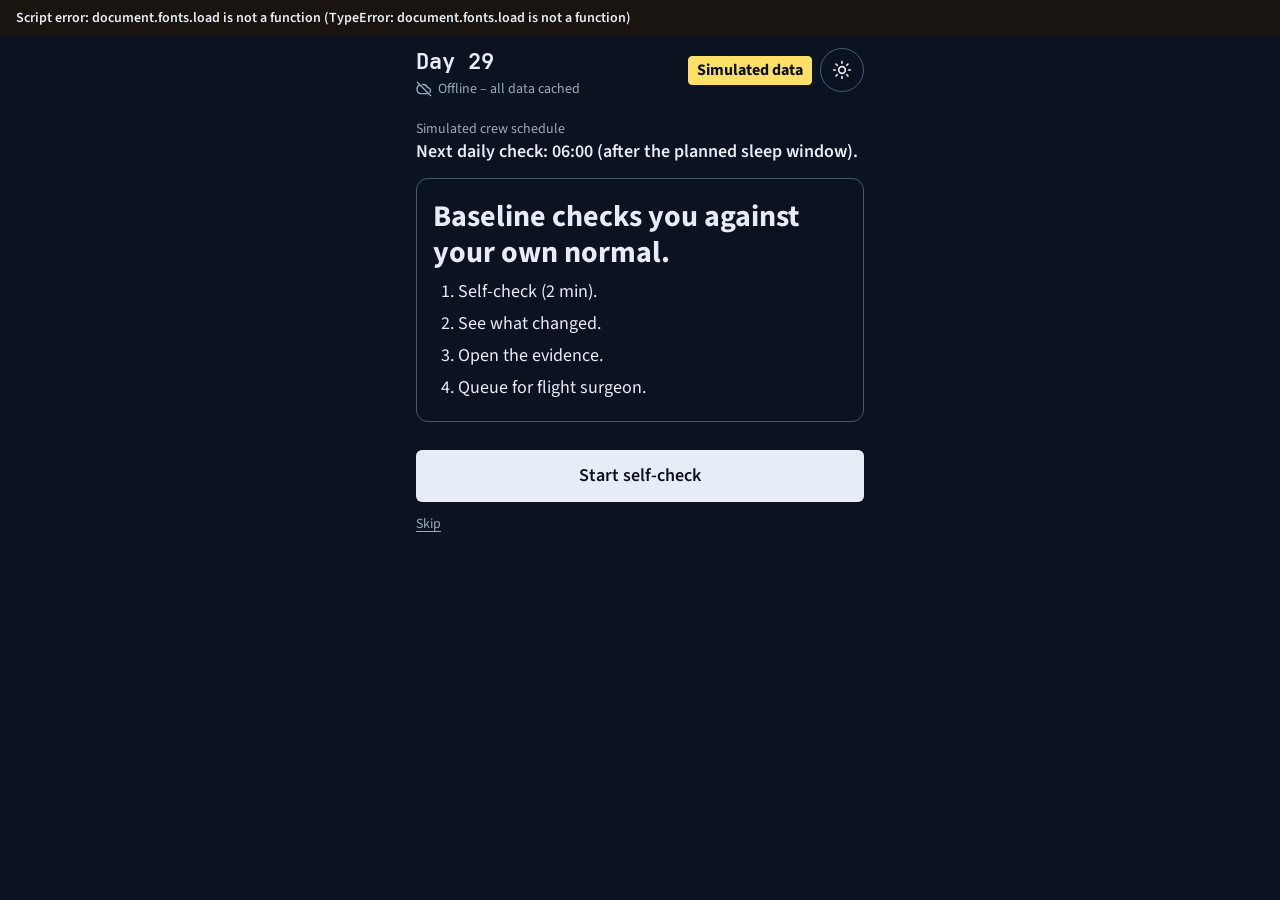
==== web/index.html @ 89fa12ad "Flight surgeon view: crew of three on one screen, from the existing rules" ====
<!doctype html>
<html lang="en">
<head>
<meta charset="utf-8">
<meta name="viewport" content="width=device-width, initial-scale=1, viewport-fit=cover">
<meta http-equiv="Content-Security-Policy" content="default-src 'self'; style-src 'self' 'unsafe-inline'; img-src 'self' data:">
<title>Baseline daily check</title>
<link rel="icon" href="data:,">
<link rel="preload" href="fonts/source-sans-3-latin-wght-normal.woff2?v=fe93b8f82d" as="font" type="font/woff2" crossorigin>
<link rel="preload" href="fonts/jb-mono-regular.woff2?v=366a644383" as="font" type="font/woff2" crossorigin>
<link rel="stylesheet" href="tokens.css?v=3c1d51d7bf">
<script src="errors.js?v=8cd9c76036"></script>
<script src="theme.js?v=bb3d7a5525"></script>
<style>
* { box-sizing: border-box; }
html { -webkit-text-size-adjust: 100%; }
@media (hover: none) and (pointer: coarse) { /* touch screens only: no scrollbar track; scrolling still works */
  html { scrollbar-width: none; }
  html::-webkit-scrollbar { display: none; }
}
body {
  margin: 0;
  background: var(--scrub);
  color: var(--ink);
  font: 400 18px/1.45 var(--sans);
}
:focus-visible { outline: 2px solid var(--ink); outline-offset: 3px; }
h1[tabindex]:focus { outline: none; }
[hidden] { display: none !important; }
.js-error {
  margin: 0; padding: 8px 16px; background: var(--error); color: var(--ink);
  font-size: 14px; font-weight: 600; white-space: pre-wrap; overflow-wrap: anywhere;
}

.top {
  position: sticky; top: 0; z-index: 1;
  display: flex; justify-content: space-between; align-items: flex-start;
  max-width: 480px; margin: 0 auto; padding: 12px 16px 8px;
  background: var(--scrub); color: var(--quiet); font-size: 14px;
}
.top-left { display: flex; flex-direction: column; gap: 2px; }
#day-label { font-family: var(--mono); color: var(--ink); font-size: 22px; line-height: 1.3; font-weight: 600; }
.offline { display: flex; align-items: center; gap: 6px; }
.offline svg { width: 16px; height: 16px; flex: none; }
.top-right { display: flex; align-items: center; gap: 8px; }
/* Big enough to read in a screen recording. */
.sim { padding: 2px 8px; border: 1px solid var(--sim-border); border-radius: 4px; background: var(--sim); color: var(--sim-ink); font-size: 16px; font-weight: 700; }
.theme-btn {
  display: flex; align-items: center; justify-content: center; width: 44px; height: 44px; padding: 0;
  border: 1.5px solid var(--strong); border-radius: 50%; background: none; color: var(--ink); cursor: pointer;
}
.theme-btn svg { width: 20px; height: 20px; }
:root[data-theme="dark"] .i-moon, :root:not([data-theme="dark"]) .i-sun { display: none; } /* sun = go light */
main { max-width: 480px; margin: 0 auto; padding: 0 16px 56px; }
h1 { margin: 12px 0 8px; font-size: 30px; line-height: 1.2; font-weight: 700; }
h2 { margin: 24px 0 4px; font-size: 22px; line-height: 1.25; font-weight: 700; }
p { margin: 0 0 12px; }
.meta { font-size: 14px; color: var(--quiet); }
.num { font-variant-numeric: tabular-nums; }

button, input { font: inherit; color: inherit; } /* 18 px inputs: iOS Safari zooms on focus below 16 px */
a { color: inherit; text-underline-offset: 3px; }
.primary {
  display: block; width: 100%; min-height: 52px; margin-top: 28px; padding: 12px 20px;
  border: 0; border-radius: 6px; background: var(--ink); color: var(--scrub);
  font-weight: 600; cursor: pointer;
}
.secondary {
  display: block; width: 100%; min-height: 52px; margin-top: 12px; padding: 12px 20px;
  border: 1.5px solid var(--ink); border-radius: 6px; background: none; color: var(--ink);
  font-weight: 600; cursor: pointer;
}
.n { font-family: var(--mono); white-space: nowrap; } /* a number and its unit inside a sentence (app.js monoNums) */
.text-button.back { display: flex; align-items: center; gap: 12px; color: var(--ink); font-size: 18px; }
.back::before { content: ""; width: 9px; height: 9px; margin-left: 4px; border-left: 2px solid currentColor; border-bottom: 2px solid currentColor; transform: rotate(45deg); }
.text-button {
  min-height: 44px; min-width: 44px; padding: 0; border: 0; background: none; text-align: left; /* "Skip" alone is narrower than 44 px */
  color: var(--quiet); font-size: 14px; text-decoration: underline; text-underline-offset: 3px; cursor: pointer;
}

/* Reaction test: the one framed object, because it is the part you touch. */
.rt {
  display: flex; flex-direction: column; align-items: center; justify-content: center; gap: 4px;
  width: 100%; height: 200px; margin-top: 12px;
  border: 1.5px solid var(--strong); border-radius: 12px; background: none;
  cursor: pointer; touch-action: manipulation; user-select: none; -webkit-user-select: none;
}
.rt:has(.rt-dot:not([hidden])) { background: var(--rt-go); }
.rt-dot { width: 64px; height: 64px; border-radius: 50%; background: var(--rt-dot); }
#rt-status, .step-field { font-family: var(--mono); }
#rt-status { font-size: 16px; color: var(--ink); }
.step-field { font-size: 24px; }
#sleep { border-color: transparent; } /* the stepper buttons are the frame (design) */
.rt-big { font-family: var(--mono); font-size: 36px; line-height: 1.1; font-weight: 600; font-variant-numeric: tabular-nums; }
#rt-again { display: block; }

.daily { margin: 12px 0 0; font-weight: 600; }
.daily > span { display: block; }
.daily .meta { font-weight: 400; }
.guide { margin-top: 12px; padding: 20px 16px; border: 1.5px solid var(--strong); border-radius: 12px; }
.guide h1 { margin-top: 0; }
.guide ol { margin: 0; padding-left: 1.4em; }
.guide li + li { margin-top: 6px; }
.saved-box, .log { margin-top: 24px; padding-top: 16px; border-top: 1px solid var(--strong); }
.saved-box p { margin-top: 0; }

.stepper { display: grid; grid-template-columns: 56px 1fr 56px; gap: 8px; align-items: center; margin-top: 8px; }
.step-btn {
  min-height: 56px; border: 1px solid var(--strong); border-radius: 6px; background: none;
  font-size: 28px; line-height: 1; cursor: pointer; touch-action: manipulation;
}
.step-field { display: flex; align-items: baseline; justify-content: center; gap: 6px; font-weight: 600; }
.field {
  min-height: 48px; padding: 8px 12px; border: 1px solid var(--strong); border-radius: 6px;
  background: none; -webkit-appearance: none; appearance: none;
}
#sleep { width: 5ch; padding: 8px 4px; text-align: center; font-weight: 600; font-variant-numeric: tabular-nums; -moz-appearance: textfield; }
#sleep::-webkit-inner-spin-button, #sleep::-webkit-outer-spin-button { -webkit-appearance: none; margin: 0; }
#note { display: block; width: 100%; margin-top: 8px; }

label.q { display: block; margin-top: 20px; }
legend { display: block; padding: 0; margin: 0; }
fieldset { border: 0; padding: 0; margin: 28px 0 0; min-width: 0; }
.seg { display: grid; grid-template-columns: repeat(5, 1fr); gap: 6px; margin-top: 8px; }
.seg.two { grid-template-columns: 1fr 1fr; }
.seg input { position: absolute; opacity: 0; width: 1px; height: 1px; }
.seg label {
  display: flex; align-items: center; justify-content: center; min-height: 48px;
  border: 1px solid var(--strong); border-radius: 6px; font-weight: 600; cursor: pointer;
}
.seg input:checked + label { background: var(--ink); border-color: var(--ink); color: var(--scrub); }
.seg input:focus-visible + label { outline: 2px solid var(--ink); outline-offset: 3px; }
.ends { display: flex; justify-content: space-between; margin-top: 4px; font-size: 14px; color: var(--quiet); }
.eye-line { margin: 12px 0 0; font-size: 10px; line-height: 1.4; }
.missing { margin: 16px 0 0; font-weight: 600; }

.channel { margin-top: 20px; }
.channel-head { display: flex; justify-content: space-between; align-items: baseline; font-weight: 600; }
.channel-head .val { font-family: var(--mono); font-size: 20px; font-weight: 600; font-variant-numeric: tabular-nums; }
.plot { position: relative; height: 96px; }
.channel.bottom .plot { height: 118px; }
.summary-line { margin-bottom: 8px; padding-bottom: 12px; border-bottom: 1px solid var(--rule); font-weight: 700; }
.days-line { margin: -4px 0 8px; font-size: 20px; font-weight: 600; }
/* 7 days · 30 days (design P7b): one framed control, the pressed half filled. */
.range { display: grid; grid-template-columns: 1fr 1fr; gap: 4px; margin: 12px 0 0; padding: 3px; border: 1px solid var(--strong); border-radius: 8px; }
.range button {
  min-height: 44px; border: 0; border-radius: 6px; background: none; color: var(--quiet);
  font-family: var(--mono); font-size: 16px; cursor: pointer; touch-action: manipulation;
}
.range button[aria-pressed="true"] { background: var(--ink); color: var(--scrub); font-weight: 600; }
/* Two no-wrap units: the band, and "Flagged" with "Watching". On phones they sit in two tidy rows,
   on wider screens in one; a single item is never left alone on a line. */
.legend { display: flex; flex-wrap: wrap; gap: 4px 12px; list-style: none; padding: 0; margin: 0 0 12px; font-size: 14px; color: var(--quiet); }
.legend li, .legend li > span { display: flex; align-items: center; gap: 6px; white-space: nowrap; }
.legend li { gap: 12px; }
.legend li:first-child { gap: 6px; }
.key { flex: none; width: 12px; height: 12px; border-radius: 50%; }
.key.band { width: 16px; height: 10px; border-radius: 2px; background: var(--band); }
.key.dot { background: var(--flag); }
.key.ring { border: 2px solid var(--flag); background: var(--scrub); }
.follow-note { margin-top: 16px; }

.flag-list, .follow { list-style: none; padding: 0; margin: 20px 0 0; }
.flag-list li + li, .follow li + li { margin-top: 12px; }
.flag {
  position: relative; display: block; width: 100%; padding: 14px 40px 14px 18px; text-align: left;
  border: 1px solid var(--card-border); border-left: 4px solid var(--flag); border-radius: 8px;
  background: var(--card); box-shadow: var(--glow); cursor: pointer;
}
.flag::after { content: "›"; position: absolute; right: 8px; top: 50%; transform: translateY(-50%); font-size: 28px; color: var(--quiet); }
.flag.watch { border-left-style: dotted; }
@media (hover: hover) { /* touch screens keep :hover after a tap */
  .flag:hover { background: var(--band); }
  .flag:hover .flag-status { color: var(--ink); } /* quiet on the band would be under 4.5:1 */
}
.flag > span { display: block; }
.flag-name { font-size: 20px; font-weight: 700; }
.flag-line { font-variant-numeric: tabular-nums; }
.flag-status { color: var(--quiet); font-size: 16px; }
.follow strong { display: block; font-size: 20px; }
.follow li { position: relative; padding: 14px 16px 14px 56px; border: 1px solid var(--card-border); border-left: 4px solid var(--strong); border-radius: 8px; background: var(--card); }
.follow li.outside { border-left-color: var(--flag); }
.follow li.recovered::before { /* check mark */
  content: ""; position: absolute; left: 20px; top: 22px; width: 16px; height: 8px;
  border-left: 2.5px solid var(--ink); border-bottom: 2.5px solid var(--ink); transform: rotate(-45deg);
}
.follow .step-line { display: block; margin-top: 4px; color: var(--quiet); font-size: 16px; }
.spe-row, .radiation.fired .rad-line { padding-left: 14px; border-left: 4px solid var(--flag); }
/* Real NOAA data sits in its own box so it does not read as part of the simulated record. */
.radiation { margin-top: 36px; padding: 12px 14px; border: 1.5px solid var(--real-border); border-radius: 8px; background: var(--real); }
.radiation h2 { margin-top: 0; color: var(--real-head); font-size: 22px; }
.radiation p:last-child { margin-bottom: 0; }
.spe-row > span { display: block; }
/* Data sources (PLAN 4b, W2): closed by default; one line per source, the README table word for word. */
.range.three { grid-template-columns: repeat(3, 1fr); }
.skylab .legend { margin: 12px 0 8px; }
.skylab .legend li { padding: 0; border: 0; }
/* Mission-phase risks (PLAN item 5, design B3): static NASA text; each risk a card with its day 29 chip. */
.hazards h3 { margin: 4px 0 8px; font-size: 28px; line-height: 1.2; }
.hazards h4 { margin: 20px 0 4px; font-size: 20px; }
.hazards .trend-card { margin-top: 8px; }
.hazards .trend-card p + p { margin-top: 6px; }
.risk-head { display: flex; flex-wrap: wrap; justify-content: space-between; align-items: center; gap: 4px 8px; margin-bottom: 6px; font-size: 18px; }
.sources { margin-top: 24px; border-top: 1px solid var(--strong); }
.sources summary { min-height: 44px; padding: 6px 0; font-size: 22px; line-height: 32px; font-weight: 700; cursor: pointer; } /* list-item keeps the open/closed marker */
.sources ul { list-style: none; padding: 0; margin: 0; font-size: 16px; }
.sources li { padding: 10px 0; border-top: 1px solid var(--rule); overflow-wrap: anywhere; }
.sources .not-covered { margin: 0; padding: 12px 0 0; border-top: 1px solid var(--rule); font-size: 16px; font-weight: 600; }
/* Trend card under its flag (design P2b): framed, no left stripe, so it reads as part of the flag above. */
.trend-card { padding: 12px 16px; border: 1px solid var(--card-border); border-radius: 8px; background: var(--card); }
.flag-list .trend-card { margin-top: 8px; }
.trend-card p { margin: 0; font-variant-numeric: tabular-nums; }
.trend-card .meta { margin-top: 6px; }
/* Solar storm alert (design B1): real NOAA data, so the chip replaces the "Simulated data" badge. */
.chip { padding: 4px 12px; border: 1.5px solid var(--real-border); border-radius: 999px; color: var(--real-head); font-size: 15px; font-weight: 700; white-space: nowrap; }
.alert-card {
  display: flex; flex-direction: column; min-height: calc(100vh - 150px); margin-top: 8px; padding: 20px 18px;
  border: 2px solid var(--flag); border-radius: 16px; background: var(--error); box-shadow: var(--glow);
}
.alert-card svg { width: 48px; height: 48px; color: var(--flag); }
#alert h1 { margin: 4px 0 12px; color: var(--flag); font-size: 44px; line-height: 1.1; }
.alert-card p { margin-bottom: 10px; }
#b1-reading { font-size: 20px; font-weight: 600; }
#b1-reading .n { display: block; color: var(--flag); }
.alert-card hr { width: 100%; margin: 8px 0 16px; border: 0; border-top: 1px solid var(--flag); }
#b1-step { font-size: 24px; line-height: 1.3; font-weight: 700; }
.alert-card .cite { margin-bottom: 6px; }
.alert-sources summary { min-height: 44px; padding: 6px 0; line-height: 32px; font-weight: 700; cursor: pointer; } /* list-item keeps the open/closed marker */
#replay-line:empty { display: none; }
/* Show the maths (design B2). */
.maths-link { font-size: 16px; color: var(--ink); }
.maths-plot { position: relative; height: 240px; margin: 12px 0 8px; padding: 0 8px; border: 1px solid var(--card-border); border-radius: 12px; background: var(--card); }
.equation { margin: 16px 0; padding: 14px 16px; border: 1.5px solid var(--flag); border-radius: 10px; font-family: var(--mono); font-size: 17px; text-align: center; }

.readout {
  display: grid; grid-template-columns: minmax(7em, 38%) 1fr; gap: 8px 16px; margin: 8px 0 0;
  font-variant-numeric: tabular-nums;
}
.readout dt, .readout dd { border-top: 1px solid var(--rule); }
.readout dt { padding-top: 3px; font-size: 14px; color: var(--quiet); }
.readout dd { margin: 0; overflow-wrap: anywhere; font-weight: 600; }
.readout.nums dd:nth-of-type(-n+3) { font-family: var(--mono); } /* today, usual, spread */
.readout .usual-note { grid-column: 1 / -1; border-top: 0; color: var(--quiet); font-size: 14px; font-weight: 400; }
.cite { overflow-wrap: anywhere; }
#ev-words strong { font-weight: 700; }
#ev-rule { margin-top: 24px; overflow-wrap: anywhere; }
.step-card { margin-top: 28px; padding: 20px 16px; border: 1px solid var(--card-border); border-radius: 12px; background: var(--card); }
.step-card h2 { margin-top: 0; }
#ev-step { font-size: 22px; line-height: 1.35; font-weight: 700; }
.step-card .cite { margin-bottom: 0; }
#ev-mark { min-height: 44px; margin-top: 16px; padding: 6px 20px; }
#ev-mark-line { position: relative; margin: 12px 0 0; padding-left: 28px; font-weight: 600; }
#ev-mark-line::before { /* check mark, as on the follow-up rows */
  content: ""; position: absolute; left: 3px; top: 7px; width: 14px; height: 7px;
  border-left: 2.5px solid var(--ink); border-bottom: 2.5px solid var(--ink); transform: rotate(-45deg);
}
#ev-mark-note { margin: 6px 0 0; }
#ev-source { margin-top: 20px; }

/* Evidence actions stay at the bottom of the screen, above the iPhone home indicator. */
#evidence { padding-bottom: calc(76px + env(safe-area-inset-bottom)); }
.bar {
  position: fixed; left: 0; right: 0; bottom: 0; z-index: 2;
  padding: 10px max(16px, env(safe-area-inset-right)) calc(10px + env(safe-area-inset-bottom)) max(16px, env(safe-area-inset-left));
  background: var(--scrub); border-top: 1px solid var(--rule);
}
.bar-inner { display: flex; gap: 8px; max-width: 448px; margin: 0 auto; }
.bar button { margin: 0; min-height: 52px; padding: 10px 14px; font-size: 18px; }
.bar .secondary { flex: 0 0 auto; width: auto; }
.bar .primary { flex: 1 1 auto; width: auto; }
#restart { margin-top: 28px; }

.sent { font-weight: 600; }
.message { margin-top: 8px; padding-left: 14px; border-left: 2px solid var(--strong); }
.message p { margin-bottom: 8px; font-size: 16px; font-variant-numeric: tabular-nums; }

/* Flight surgeon view (PLAN item 6, design L1): the one screen that uses a laptop's width; one column on a phone. */
.wide .top, .wide main { max-width: 1360px; }
#crew h1 { font-size: 36px; }
.crew-grid { display: grid; gap: 24px; margin-top: 20px; }
.crew-rows { list-style: none; padding: 0; margin: 0; }
.crew-rows li + li { margin-top: 16px; }
.crew-row { display: grid; gap: 12px 24px; padding: 16px 20px; border: 1px solid var(--card-border); border-radius: 8px; background: var(--card); }
.crew-row.flagged { padding-left: 17px; border-left: 4px solid var(--flag); box-shadow: var(--glow); } /* same text edge as an unflagged row */
.crew-row.watch { border-left-style: dotted; }
.crew-row strong { display: block; font-size: 22px; }
.crew-row .secondary { width: auto; margin: 0; min-height: 44px; padding: 8px 20px; }
.crew-count { display: inline-block; margin-top: 4px; padding: 0 12px; border: 1.5px solid var(--strong); border-radius: 999px; font-family: var(--mono); font-size: 16px; }
.flagged .crew-count { border-color: var(--flag); color: var(--flag); }
.crew-flag > span { display: block; }
.crew-rail { padding: 16px 20px; border: 1px solid var(--card-border); border-radius: 12px; background: var(--card); }
.crew-rail h2 { margin-top: 0; }
.crew-rail .message { margin: 12px 0; }
.crew-rail .message p:first-child { font-weight: 700; }
.crew-rail .message p:last-child { margin-bottom: 0; }
@media (min-width: 700px) { .crew-row { grid-template-columns: 200px minmax(0, 1fr) auto; align-items: center; } }
@media (min-width: 900px) { .crew-grid { grid-template-columns: minmax(0, 1fr) 440px; align-items: start; } }
</style>
</head>
<body>
<p id="js-error" class="js-error" role="alert" hidden></p>
<header class="top">
  <span class="top-left">
    <span id="day-label">Day 29</span>
    <span class="offline"><svg viewBox="0 0 24 24" fill="none" stroke="currentColor" stroke-width="2" stroke-linecap="round" stroke-linejoin="round" aria-hidden="true"><path d="M2 2l20 20M5.8 5.8A7 7 0 0 0 6.5 19h11m3.4-1.9A4.5 4.5 0 0 0 18 10h-.7A7 7 0 0 0 9.4 5.4"/></svg>Offline – all data cached</span>
  </span>
  <span class="top-right">
    <span class="sim">Simulated data</span>
    <span id="b1-chip" class="chip" hidden></span>
    <button id="theme-btn" class="theme-btn" type="button" aria-label="Switch theme">
      <svg class="i-sun" viewBox="0 0 24 24" fill="none" stroke="currentColor" stroke-width="2" stroke-linecap="round" aria-hidden="true"><circle cx="12" cy="12" r="4"/><path d="M12 2v2M12 20v2M4.9 4.9l1.4 1.4M17.7 17.7l1.4 1.4M2 12h2M20 12h2M4.9 19.1l1.4-1.4M17.7 6.3l1.4-1.4"/></svg>
      <svg class="i-moon" viewBox="0 0 24 24" fill="none" stroke="currentColor" stroke-width="2" stroke-linejoin="round" aria-hidden="true"><path d="M21 12.8A9 9 0 1 1 11.2 3a7 7 0 0 0 9.8 9.8z"/></svg>
    </button>
  </span>
</header>
<main>

<section id="guide" aria-labelledby="guide-title">
  <p class="daily"><span class="meta">Simulated crew schedule</span><span id="daily-line"></span></p>
  <div class="guide">
    <h1 id="guide-title" tabindex="-1">Baseline checks you against your own normal.</h1>
    <ol>
      <li>Self-check (2 min).</li>
      <li>See what changed.</li>
      <li>Open the evidence.</li>
      <li>Queue for flight surgeon.</li>
    </ol>
  </div>
  <button id="guide-start" class="primary" type="button">Start self-check</button>
  <button class="text-button" type="button" data-go="today">Skip</button>
  <div id="saved-box" class="saved-box" hidden>
    <p id="saved-text"></p>
    <button id="saved-open" class="secondary" type="button" disabled>Open the latest saved self-check</button>
    <button id="saved-clear" class="text-button" type="button">Clear saved days</button>
  </div>
</section>

<section id="today" aria-labelledby="today-title" hidden>
  <h1 id="today-title" tabindex="-1">Morning check</h1>
  <p>Three short parts. Each answer is compared only with your own past days, not with anyone else's.</p>

  <h2>Reaction time</h2>
  <p class="meta how">How to measure: tap the field to start, then tap as soon as the dark circle appears, 1 to 3 seconds later. Five rounds; a tap before the circle or within 0.1 seconds of it repeats the round. The middle time of the five counts.</p>
  <button id="rt-field" class="rt" type="button" aria-describedby="rt-status">
    <span id="rt-dot" class="rt-dot" role="img" aria-label="Circle shown, tap now" hidden></span>
    <span id="rt-text">Tap here to start</span>
    <span id="rt-sub" class="meta"></span>
  </button>
  <button id="rt-recorded" class="secondary" type="button" disabled>Use recorded day-29 self-check (simulated)</button>
  <p id="rt-status" class="meta num" aria-live="polite">Round 1 of 5</p>
  <button id="rt-again" class="text-button" type="button" hidden>Run the test again</button>

  <h2>Sleep and mood</h2>
  <label class="q" for="sleep">How long did you sleep last night?</label>
  <p class="meta how">How to measure: type the hours you slept last night, or use − and + to change it by half an hour. 0 to 12 hours.</p>
  <div class="stepper">
    <button class="step-btn" type="button" data-step="-0.5" aria-label="Half an hour less">−</button>
    <span class="step-field"><input id="sleep" class="field" type="number" inputmode="decimal" step="0.5" min="0" max="12" value="7"> hours</span>
    <button class="step-btn" type="button" data-step="0.5" aria-label="Half an hour more">+</button>
  </div>
  <label class="q" for="note">Note (optional)</label>
  <input id="note" class="field" type="text" maxlength="120" autocomplete="off" enterkeyhint="done">

  <fieldset aria-describedby="quality-ends">
    <legend>How well did you sleep?</legend>
    <p class="meta how">How to measure: tap one number, from 1 (badly) to 5 (very well).</p>
    <div class="seg">
      <input type="radio" id="quality-1" name="quality" value="1"><label for="quality-1">1</label>
      <input type="radio" id="quality-2" name="quality" value="2"><label for="quality-2">2</label>
      <input type="radio" id="quality-3" name="quality" value="3"><label for="quality-3">3</label>
      <input type="radio" id="quality-4" name="quality" value="4"><label for="quality-4">4</label>
      <input type="radio" id="quality-5" name="quality" value="5"><label for="quality-5">5</label>
    </div>
    <div class="ends" id="quality-ends"><span>Badly</span><span>Very well</span></div>
  </fieldset>

  <fieldset aria-describedby="mood-ends">
    <legend>How is your mood this morning?</legend>
    <p class="meta how">How to measure: tap one number, from 1 (very low) to 5 (very good).</p>
    <div class="seg">
      <input type="radio" id="mood-1" name="mood" value="1"><label for="mood-1">1</label>
      <input type="radio" id="mood-2" name="mood" value="2"><label for="mood-2">2</label>
      <input type="radio" id="mood-3" name="mood" value="3"><label for="mood-3">3</label>
      <input type="radio" id="mood-4" name="mood" value="4"><label for="mood-4">4</label>
      <input type="radio" id="mood-5" name="mood" value="5"><label for="mood-5">5</label>
    </div>
    <div class="ends" id="mood-ends"><span>Very low</span><span>Very good</span></div>
  </fieldset>

  <h2>Near vision</h2>
  <p class="meta how">How to measure: hold the phone where you normally read, read the line below, then tap Clear or Blurred.</p>
  <p class="eye-line">The galley water heater is back online after the filter swap on Thursday.</p>
  <fieldset>
    <legend>The line looks</legend>
    <div class="seg two">
      <input type="radio" id="vision-clear" name="vision" value="clear"><label for="vision-clear">Clear</label>
      <input type="radio" id="vision-blurred" name="vision" value="blurred"><label for="vision-blurred">Blurred</label>
    </div>
  </fieldset>

  <p id="missing" class="missing" role="alert"></p>
  <button id="save" class="primary" type="button" disabled>Save and compare</button>
</section>

<section id="console" aria-labelledby="console-title" hidden>
  <h1 id="console-title" tabindex="-1">Health status</h1>
  <p id="console-days" class="days-line">Your last 29 days</p>
  <ul class="legend" aria-label="Chart key">
    <li><span class="key band"></span><span id="legend-band">Usual range</span></li>
    <li><span><span class="key dot"></span>Flagged</span><span><span class="key ring"></span>Watching</span></li>
  </ul>
  <p id="console-summary" class="summary-line"></p>
  <div class="range" role="group" aria-label="Days shown">
    <button type="button" data-range="7" aria-pressed="false">7 days</button>
    <button type="button" data-range="0" aria-pressed="true">30 days</button>
  </div>
  <div class="channel" data-signal="heart_rate_bpm">
    <div class="channel-head"><span>Heart rate</span><span class="val"></span></div>
    <div class="plot"><canvas role="img"></canvas></div>
  </div>
  <div class="channel" data-signal="hrv_rmssd_ms">
    <div class="channel-head"><span>Heart rate variability</span><span class="val"></span></div>
    <div class="plot"><canvas role="img"></canvas></div>
  </div>
  <div class="channel" data-signal="spo2_pct">
    <div class="channel-head"><span>Blood oxygen</span><span class="val"></span></div>
    <div class="plot"><canvas role="img"></canvas></div>
  </div>
  <div class="channel" data-signal="core_temp_c">
    <div class="channel-head"><span>Core temperature</span><span class="val"></span></div>
    <div class="plot"><canvas role="img"></canvas></div>
  </div>
  <div class="channel" data-signal="sleep_hours">
    <div class="channel-head"><span>Sleep</span><span class="val"></span></div>
    <div class="plot"><canvas role="img"></canvas></div>
  </div>
  <div class="channel" data-signal="mood_1to5">
    <div class="channel-head"><span>Mood</span><span class="val"></span></div>
    <div class="plot"><canvas role="img"></canvas></div>
  </div>
  <div class="channel bottom" data-signal="reaction_ms">
    <div class="channel-head"><span>Reaction time</span><span class="val"></span></div>
    <div class="plot"><canvas role="img"></canvas></div>
  </div>
  <div id="radiation" class="radiation">
    <h2>Real data: NASA MSL RAD and NOAA GOES</h2>
    <p id="mars-line" class="rad-line num"></p>
    <p id="mars-source" class="meta"></p>
    <p id="rad-line" class="rad-line num"></p>
    <p id="rad-source" class="meta"></p>
    <button id="replay" class="secondary" type="button">Replay a real solar storm: 9 September 2024</button>
    <p id="replay-line" class="meta num" aria-live="polite"></p>
  </div>
  <details id="skylab" class="sources skylab">
    <summary>Real crew record: Skylab 4</summary>
    <p class="meta">Real NASA data · crew log estimate: each crewman's own morning estimate, not measured.</p>
    <div class="range three" role="group" aria-label="Crew role">
      <button type="button" data-role="CDR" aria-pressed="true">CDR</button>
      <button type="button" data-role="PLT" aria-pressed="false">PLT</button>
      <button type="button" data-role="SPT" aria-pressed="false">SPT</button>
    </div>
    <div class="channel bottom">
      <div class="channel-head"><span>Total sleep</span></div>
      <div class="plot"><canvas id="skylab-chart" role="img"></canvas></div>
    </div>
    <ul class="legend" aria-label="Chart key">
      <li><span class="key band"></span><span id="skylab-band">Usual range</span></li>
      <li><span><span class="key dot"></span>Flagged</span><span><span class="key ring"></span>Watching</span></li>
    </ul>
    <p id="skylab-counts" class="num"></p>
    <p id="skylab-notes" class="meta num" hidden></p>
    <p class="meta">Source: <a href="https://ntrs.nasa.gov/citations/19750019675" target="_blank" rel="noopener noreferrer">NASA CR-141886, Experiment M133 final report, Tables VIII–X, NTRS 19750019675</a></p>
  </details>
  <details id="hazards" class="sources hazards">
    <summary>Mission-phase risks</summary>
    <h3>Day 29 of flight</h3>
    <p>NASA's five hazards of long missions, with NASA's numbers. The day 29 lines are our reading of NASA's timings.</p>
    <section>
      <h4>Space radiation</h4>
      <p>"Invisible to the human eye, space radiation is not only stealthy but considered one of the most hazardous aspects of spaceflight."</p>
      <p class="meta">Source: <a href="https://www.nasa.gov/hrp/hazards/" target="_blank" rel="noopener noreferrer">NASA Human Research Program, 5 Hazards of Human Spaceflight</a></p>
    </section>
    <section>
      <h4>Isolation and confinement</h4>
      <p>"Behavioral responses occur among groups of people far from Earth who are isolated and confined in a small space over a long period of time."</p>
      <p class="meta">Source: <a href="https://www.nasa.gov/hrp/hazard-isolation-and-confinement/" target="_blank" rel="noopener noreferrer">NASA Human Research Program, Hazard: Isolation and Confinement</a></p>
    </section>
    <section>
      <h4>Distance from Earth</h4>
      <p>"Instructions, new supplies, medical care, and more become increasingly challenging to receive from Earth as astronauts venture deeper into space."</p>
      <p class="meta">Source: <a href="https://www.nasa.gov/hrp/hazard-distance-from-earth/" target="_blank" rel="noopener noreferrer">NASA Human Research Program, Hazard: Distance From Earth</a></p>
    </section>
    <section>
      <h4>Gravity fields</h4>
      <p>"Floating weightlessly within a spacecraft can lead to dizziness, bone and muscle loss, vision issues, and more."</p>
      <p class="meta">Source: <a href="https://www.nasa.gov/hrp/hazard-gravity-fields/" target="_blank" rel="noopener noreferrer">NASA Human Research Program, Hazard: Gravity Fields</a></p>
      <div class="trend-card">
        <div class="risk-head"><strong>Space adaptation syndrome</strong><span class="chip">Day 29: usually past</span></div>
        <p>"Space Adaptation Syndrome (SAS) occurs in up to 70% of first-time fliers (30% of whom may experience vomiting) during the first 48 to 72 hours of microgravity."</p>
        <p class="meta">Source: <a href="https://www.nasa.gov/wp-content/uploads/2020/10/2022-04-08_nasa-std-3001_vol_2_rev_c_final.pdf" target="_blank" rel="noopener noreferrer">NASA-STD-3001 Vol 2 Rev C, [V2 7102] rationale, p.96</a></p>
      </div>
      <div class="trend-card">
        <div class="risk-head"><strong>Headward fluid shift</strong><span class="chip">Day 29: ongoing</span></div>
        <p>The total fluid shift was reported to be 2 L, most of it in the first 6 to 10 hours after entering microgravity.</p>
        <p class="meta">Source: <a href="https://ntrs.nasa.gov/citations/20180000936" target="_blank" rel="noopener noreferrer">NTRS 20180000936, Evidence Report: Risk of Spaceflight Associated Neuro-ocular Syndrome (SANS), pp.69–70</a></p>
        <p class="meta">Source for "ongoing": <a href="https://ntrs.nasa.gov/citations/20140003729" target="_blank" rel="noopener noreferrer">NTRS 20140003729, Evidence Report: Risk of Decompression Sickness (DCS), p.11</a></p>
      </div>
      <div class="trend-card">
        <div class="risk-head"><strong>Bone loss</strong><span class="chip">Day 29: ongoing</span></div>
        <p>"Without the continuous load of Earth’s gravity, weight-bearing bones lose on average 1% to 1.5% of mineral density per month during spaceflight."</p>
        <p class="meta">Source: <a href="https://www.nasa.gov/hrp/hazard-gravity-fields/" target="_blank" rel="noopener noreferrer">NASA Human Research Program, Hazard: Gravity Fields</a></p>
        <p>With resistive exercise on ARED, hip and spine loss has been reduced to 0.3 to 0.5% per month.</p>
        <p class="meta">Source: <a href="https://humanresearchroadmap.nasa.gov/evidence/reports/Osteo.pdf" target="_blank" rel="noopener noreferrer">NASA Evidence Report: Risk of Early Onset Osteoporosis Due to Space Flight, p.21</a></p>
      </div>
    </section>
    <section>
      <h4>Hostile closed environments</h4>
      <p>"Maintaining a safe ecosystem inside a vehicle presents unique challenges, from ensuring optimal temperatures, pressures, and lighting, to reducing noise, monitoring microbial communities, and tracking immune responses."</p>
      <p class="meta">Source: <a href="https://www.nasa.gov/hrp/hazard-hostile-closed-environments/" target="_blank" rel="noopener noreferrer">NASA Human Research Program, Hazard: Hostile/Closed Environments</a></p>
    </section>
  </details>
  <details id="sources" class="sources">
    <summary>Data sources</summary>
    <p class="meta">Source · agency · used for · real or simulated · id or link. Links open the source online; nothing is fetched.</p>
    <ul>
      <li><strong>OSDR / GeneLab</strong> · NASA · Study id and URL behind every flag · Real · <a href="https://osdr.nasa.gov" target="_blank" rel="noopener noreferrer">osdr.nasa.gov</a> (REST, no key)</li>
      <li><strong>NASA Technical Reports Server (NTRS), Human Research Program reports</strong> · NASA · Reference numbers, countermeasure protocols · Real · <a href="https://ntrs.nasa.gov" target="_blank" rel="noopener noreferrer">ntrs.nasa.gov</a></li>
      <li><strong>NASA-STD-3001 Vol 1 Rev C</strong> · NASA · Guidance source [V1 3004] for the heart rate, blood oxygen, core temperature, mood and 48-hour steps · Real · <a href="https://standards.nasa.gov/sites/default/files/standards/NASA/C//nasa-std-3001-vol-1-rev-c-signature.pdf" target="_blank" rel="noopener noreferrer">NASA-STD-3001 Vol 1 Rev C (PDF)</a></li>
      <li><strong>NASA OCHMO-TB-016 Rev B</strong> · NASA · Guidance source for the mood step · Real · <a href="https://www.nasa.gov/wp-content/uploads/2023/12/ochmo-tb-016-behavioral-health.pdf" target="_blank" rel="noopener noreferrer">OCHMO-TB-016 (PDF)</a></li>
      <li><strong>MSL RAD (Curiosity rover)</strong> · NASA (SPDF CDAWeb; archived at PDS PPI) · Real Mars surface radiation level for the radiation indicator · Real · <a href="https://cdaweb.gsfc.nasa.gov/misc/NotesM.html#MSL_RAD_OBS-L2" target="_blank" rel="noopener noreferrer">CDAWeb MSL_RAD_OBS-L2</a>, <a href="https://pds-ppi.igpp.ucla.edu/data/MSL-M-RAD-3-RDR-V1.0/" target="_blank" rel="noopener noreferrer">PDS MSL-M-RAD-3-RDR-V1.0</a>, <a href="https://doi.org/10.48322/20qb-4e17" target="_blank" rel="noopener noreferrer">DOI 10.48322/20qb-4e17</a></li>
      <li><strong>GOES proton flux</strong> · NOAA · Solar particle event alert · Real · <a href="https://services.swpc.noaa.gov/json/goes/primary/integral-protons-7-day.json" target="_blank" rel="noopener noreferrer">SWPC 7-day integral protons</a></li>
      <li><strong>NOAA SWPC Solar Radiation Storm page</strong> · NOAA · S1 level for the solar storm alert: 10 pfu or more at 10 MeV or more · Real · <a href="https://www.swpc.noaa.gov/phenomena/solar-radiation-storm" target="_blank" rel="noopener noreferrer">swpc.noaa.gov solar radiation storm</a></li>
      <li><strong>NASA-STD-3001 Vol 2 Rev C</strong> · NASA · Source [V2 6100] for alerting the crew in the solar storm alert · Real · <a href="https://www.nasa.gov/wp-content/uploads/2020/10/2022-04-08_nasa-std-3001_vol_2_rev_c_final.pdf" target="_blank" rel="noopener noreferrer">NASA-STD-3001 Vol 2 Rev C (PDF)</a></li>
      <li><strong>NASA OCHMO-TB-020 Rev E</strong> · NASA · Source for the step "Go to the storm shelter." · Real · <a href="https://www.nasa.gov/wp-content/uploads/2023/03/radiation-protection-technical-brief-ochmo.pdf" target="_blank" rel="noopener noreferrer">OCHMO-TB-020 (PDF)</a></li>
      <li><strong>Solar proton event list, 9 Sep 2024</strong> · NOAA (Australian Bureau of Meteorology as second report) · Solar storm replay · Real · <a href="https://www.ngdc.noaa.gov/stp/space-weather/interplanetary-data/solar-proton-events/SEP%20page%20code.html" target="_blank" rel="noopener noreferrer">NCEI proton events</a>, SWPC event list SPE.txt (line 383), <a href="https://listserver.ips.gov.au/pipermail/ips-proton-alert/2024-September/000530.html" target="_blank" rel="noopener noreferrer">BoM alert</a></li>
      <li><strong>Skylab 4 crew sleep estimates (Experiment M133 final report)</strong> · NASA · Real crew record: each crewman's own morning estimate of total sleep, 84 nights, through the sleep rule · Real (crew log estimate) · <a href="https://ntrs.nasa.gov/citations/19750019675" target="_blank" rel="noopener noreferrer">NASA CR-141886, NTRS 19750019675</a>, Tables VIII–X</li>
      <li><strong>Vitals telemetry</strong> · ours, simulated · Daily heart rate, HRV, SpO2, core temperature, sleep, exercise minutes, reaction time, mood · Simulated · data/fixtures</li>
    </ul>
    <p class="not-covered">Not covered: blood pressure and blood sugar. The challenge statement names both, but only simulated values would be possible, so they were left out when the scope was set on 28 Oct 2026.</p>
  </details>
  <div id="followup" hidden>
    <h2>Since yesterday</h2>
    <ul id="follow-list" class="follow"></ul>
    <p class="meta follow-note">Day 30 readings come from the simulated record.</p>
  </div>
  <button id="to-flags" class="primary" type="button" data-go="flags">See what changed</button>
  <button id="restart" class="secondary" type="button" hidden>Start the demo again</button>
  <div id="log" class="log">
    <h2>Daily log</h2>
    <p id="saved-line" class="meta"></p>
    <p class="meta">Kept in this browser on this device only. No cloud, no network.</p>
    <button id="export" class="secondary" type="button">Download the daily log (CSV)</button>
    <button id="clear-saved" class="text-button" type="button">Clear saved days</button>
  </div>
  <button id="to-crew" class="text-button" type="button" data-go="crew">Flight surgeon view</button>
</section>

<section id="flags" aria-labelledby="flags-title" hidden>
  <button id="flags-back" class="text-button back" type="button" data-go="console">Back to the chart</button>
  <p id="flags-who" class="days-line" hidden></p>
  <h1 id="flags-title" tabindex="-1">What changed today</h1>
  <p id="flags-meta" class="meta"></p>
  <ul id="flag-list" class="flag-list"></ul>
  <p id="flag-note" hidden></p>
</section>

<section id="evidence" aria-labelledby="ev-title" hidden>
  <p id="ev-who" class="days-line" hidden></p>
  <h1 id="ev-title" tabindex="-1"></h1>
  <p id="ev-plain"></p>
  <p id="ev-note" hidden></p>
  <h2>The numbers</h2>
  <dl id="ev-numbers" class="readout"></dl>
  <p id="ev-rounding" class="meta">Numbers are shown to one decimal; z uses the unrounded values.</p>
  <button id="ev-maths" class="text-button maths-link" type="button">Show the maths</button>
  <h2>Why it matters</h2>
  <p id="ev-words"></p>
  <p id="ev-study" class="cite"></p>
  <p id="ev-strength" class="cite"></p>
  <div class="step-card">
    <h2>Guidance</h2>
    <p id="ev-step"></p>
    <p id="ev-step-source" class="cite"></p>
    <button id="ev-mark" class="secondary" type="button">Mark step done</button>
    <p id="ev-mark-line" aria-live="polite" hidden></p>
    <p id="ev-mark-note" class="meta" hidden>Not saved: this browser blocks storage, so this mark is kept for this visit only.</p>
  </div>
  <p id="ev-source" class="meta"></p>
  <p id="ev-rule" class="meta"></p>
  <div class="bar">
    <div class="bar-inner">
      <button class="secondary" type="button" data-go="flags">Back to list</button>
      <button id="queue-btn" class="primary" type="button">Queue for flight surgeon</button>
    </div>
  </div>
</section>

<section id="maths" aria-labelledby="maths-title" hidden>
  <button class="text-button back" type="button" data-go="evidence">Back to the evidence</button>
  <h1 id="maths-title" tabindex="-1">How this flag is decided</h1>
  <p id="maths-sub" class="days-line"></p>
  <div class="maths-plot"><canvas id="maths-chart" role="img"></canvas></div>
  <p id="maths-bins" class="meta num"></p>
  <p id="maths-numbers" class="num"></p>
  <p id="maths-sum" class="equation num"></p>
  <p id="maths-rule"></p>
  <p class="meta">Numbers are shown to as many decimals as the sum needs.</p>
  <p id="maths-window" class="meta"></p>
</section>

<section id="queue" aria-labelledby="queue-title" hidden>
  <button class="text-button back" type="button" data-go="evidence">Back to the evidence</button>
  <h1 id="queue-title" tabindex="-1">Needs flight surgeon attention</h1>
  <p class="sent">Sent to the queue. A reply can come up to 40 minutes later: up to 20 minutes each way at Mars distance.</p>
  <p class="cite">Source: <a href="https://www.nasa.gov/hrp/hazard-distance-from-earth/" target="_blank" rel="noopener noreferrer">NASA Human Research Program, Hazard: Distance From Earth</a></p>
  <h2>Summary in the queue</h2>
  <div id="message" class="message"></div>
  <p class="meta">Demo only: nothing leaves this device.</p>
  <button id="next-day" class="primary" type="button">Show next day</button>
</section>

<section id="crew" aria-labelledby="crew-title" hidden>
  <h1 id="crew-title" tabindex="-1">Flight surgeon – crew status</h1>
  <p>Three crew, one screen. Each row is that person checked against their own normal.</p>
  <div class="crew-grid">
    <ul id="crew-rows" class="crew-rows"></ul>
    <aside class="crew-rail">
      <h2>Queued summaries</h2>
      <div id="crew-queue"></div>
      <p class="meta">Demo only: nothing leaves this device.</p>
    </aside>
  </div>
</section>

<section id="alert" aria-labelledby="alert-title" hidden>
  <button id="b1-back" class="text-button back" type="button">Back to the chart</button>
  <div class="alert-card">
    <svg viewBox="0 0 24 24" fill="none" stroke="currentColor" stroke-width="2" stroke-linecap="round" stroke-linejoin="round" aria-hidden="true"><path d="M10.3 3.9 1.8 18a2 2 0 0 0 1.7 3h17a2 2 0 0 0 1.7-3L13.7 3.9a2 2 0 0 0-3.4 0zM12 9v4M12 17h.01"/></svg>
    <h1 id="alert-title" tabindex="-1">Shelter now</h1>
    <p id="b1-step"></p>
    <p id="b1-reading" class="num" aria-live="polite"></p>
    <p id="b1-level" class="num"></p>
    <p id="b1-when" class="meta num"></p>
    <hr>
    <details id="b1-details" class="alert-sources">
      <summary>Sources</summary>
      <div id="b1-sources"></div>
      <p id="b1-source" class="meta cite"></p>
      <p id="b1-strength" class="meta cite"></p>
    </details>
  </div>
</section>

</main>
<script src="vendor/chart.umd.js?v=943f58faf8"></script>
<script src="rules.js?v=2b5f20a022"></script>
<script src="trend.js?v=076b8d7565"></script>
<script src="skylab4.js?v=68142f1765"></script>
<script src="projection.js?v=1eb08e8dd9"></script>
<script src="maths.js?v=a15139ff07"></script>
<script src="mars.js?v=84cf1ccb81"></script>
<script src="spe.js?v=8dc481d0f5"></script>
<script src="reaction.js?v=0c373ca889"></script>
<script src="store.js?v=cb99d76b39"></script>
<script src="app.js?v=a961f9c334"></script>
</body>
</html>
---- web/tokens.css ----
/* Design tokens: the two palettes and two fonts from the final canvas (docs/DESIGN_BRIEF.md "Global rules").
   web/theme.js sets data-theme on <html>; plain :root is the light palette in case that script never runs.
   Every variable index.html or app.js uses must be defined in both themes (tests/test_web.py checks). */
@font-face {
  font-family: "Source Sans 3";
  src: url("fonts/source-sans-3-latin-wght-normal.woff2?v=fe93b8f82d") format("woff2");
  font-weight: 200 900;
  font-display: swap;
}
@font-face {
  font-family: "JetBrains Mono";
  src: url("fonts/jb-mono-regular.woff2?v=366a644383") format("woff2");
  font-weight: 400;
  font-display: swap;
}
@font-face {
  font-family: "JetBrains Mono";
  src: url("fonts/jb-mono-bold.woff2?v=3924a03279") format("woff2");
  font-weight: 700;
  font-display: swap;
}

/* Light – day mode (the original app palette). */
:root, :root[data-theme="light"] {
  color-scheme: light;
  --sans: "Source Sans 3", system-ui, sans-serif;
  --mono: "JetBrains Mono", ui-monospace, monospace;
  --scrub: #E6ECE8;        /* ground */
  --ink: #16221E;          /* text, primary button */
  --quiet: #52625B;
  --rule: #AEBDB5;
  --band: #C5D3CA;         /* usual-range band */
  --flag: #D4470C;
  --sim: #FFF1A8;          /* simulated-data badge */
  --sim-ink: #16221E;
  --sim-border: #16221E;
  --error: #FCE1DE;        /* alert card */
  --real: #FFFFFF;         /* real-data box */
  --real-border: #52625B;
  --real-head: #16221E;
  --card: transparent;
  --card-border: #AEBDB5;
  --strong: #52625B;       /* control borders */
  --glow: none;
  --rt-go: transparent;    /* reaction field while the circle shows */
  --rt-dot: #16221E;
}

/* Dark – mission console. */
:root[data-theme="dark"] {
  color-scheme: dark;
  --sans: "Source Sans 3", system-ui, sans-serif;
  --mono: "JetBrains Mono", ui-monospace, monospace;
  --scrub: #0B1220;
  --ink: #E6EDF7;
  --quiet: #9AA8BE;
  --rule: #26334D;
  --band: rgba(154, 168, 190, 0.22); /* #9AA8BE at low opacity */
  --flag: #FF8A3D;
  --sim: #FFE066;
  --sim-ink: #0B1220;
  --sim-border: #FFE066;
  --error: #1A1410;
  --real: #0E1A2C;
  --real-border: #4FD1E8;
  --real-head: #4FD1E8;
  --card: #121B2E;
  --card-border: #26334D;
  --strong: #4A5A75;
  --rt-go: #E6EDF7;
  --rt-dot: #0B1220;
  --glow: -4px 0 14px -6px rgba(255, 138, 61, 0.55); /* soft orange glow on flagged items */
}
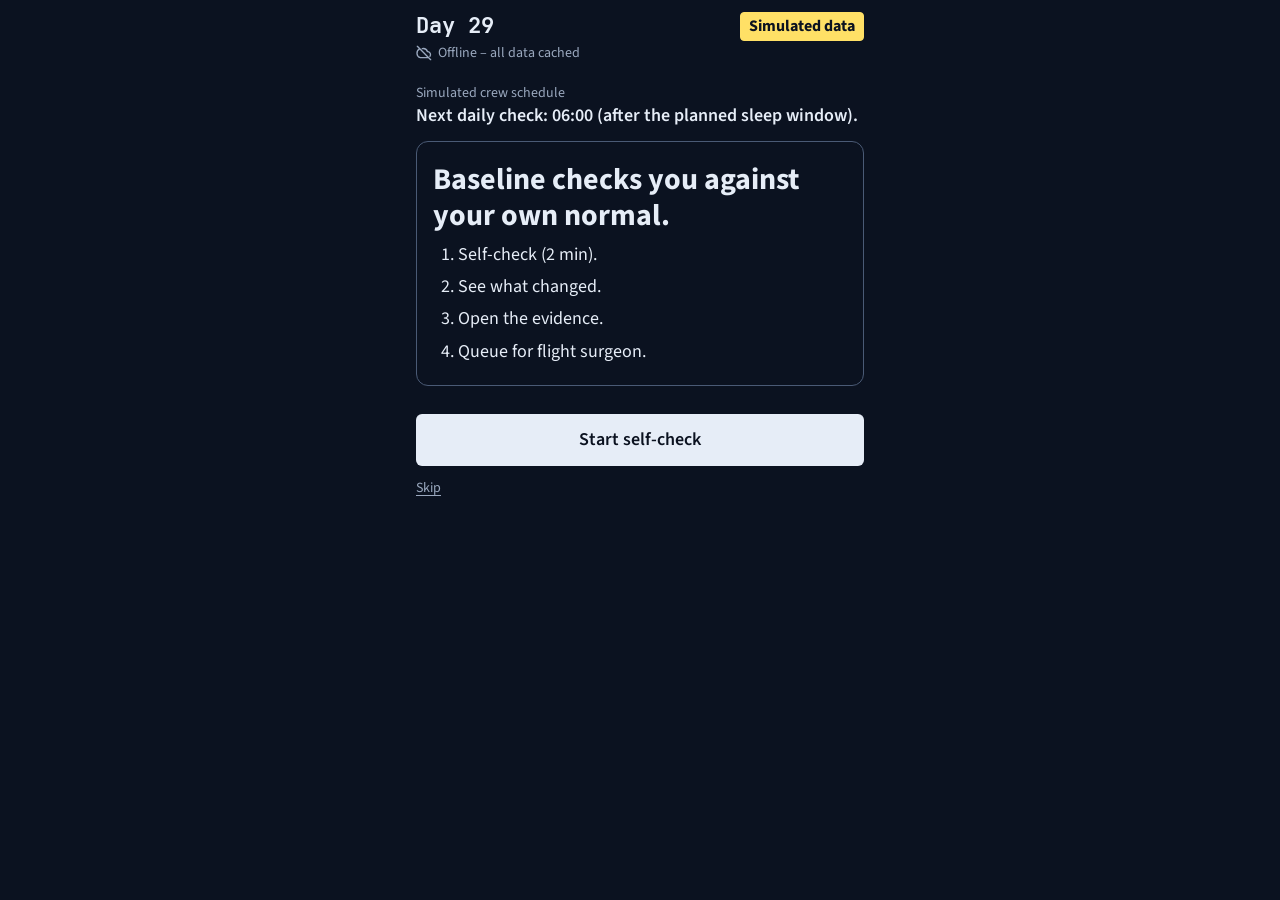
==== commit c11fef3f: "Dark only: theme switch and light palette removed; dark screenshots retaken, light deleted" ====
--- a/web/index.html
+++ b/web/index.html
@@ -8,9 +8,9 @@
 <link rel="icon" href="data:,">
 <link rel="preload" href="fonts/source-sans-3-latin-wght-normal.woff2?v=fe93b8f82d" as="font" type="font/woff2" crossorigin>
 <link rel="preload" href="fonts/jb-mono-regular.woff2?v=366a644383" as="font" type="font/woff2" crossorigin>
-<link rel="stylesheet" href="tokens.css?v=3c1d51d7bf">
+<link rel="stylesheet" href="tokens.css?v=482f5bfe40">
 <script src="errors.js?v=8cd9c76036"></script>
-<script src="theme.js?v=bb3d7a5525"></script>
+<script src="theme.js?v=01a88a6408"></script>
 <style>
 * { box-sizing: border-box; }
 html { -webkit-text-size-adjust: 100%; }
@@ -45,12 +45,6 @@
 .top-right { display: flex; align-items: center; gap: 8px; }
 /* Big enough to read in a screen recording. */
 .sim { padding: 2px 8px; border: 1px solid var(--sim-border); border-radius: 4px; background: var(--sim); color: var(--sim-ink); font-size: 16px; font-weight: 700; }
-.theme-btn {
-  display: flex; align-items: center; justify-content: center; width: 44px; height: 44px; padding: 0;
-  border: 1.5px solid var(--strong); border-radius: 50%; background: none; color: var(--ink); cursor: pointer;
-}
-.theme-btn svg { width: 20px; height: 20px; }
-:root[data-theme="dark"] .i-moon, :root:not([data-theme="dark"]) .i-sun { display: none; } /* sun = go light */
 main { max-width: 480px; margin: 0 auto; padding: 0 16px 56px; }
 h1 { margin: 12px 0 8px; font-size: 30px; line-height: 1.2; font-weight: 700; }
 h2 { margin: 24px 0 4px; font-size: 22px; line-height: 1.25; font-weight: 700; }
@@ -226,7 +220,9 @@
 #b1-step { font-size: 24px; line-height: 1.3; font-weight: 700; }
 .alert-card .cite { margin-bottom: 6px; }
 .alert-sources summary { min-height: 44px; padding: 6px 0; line-height: 32px; font-weight: 700; cursor: pointer; } /* list-item keeps the open/closed marker */
-#replay-line:empty { display: none; }
+#replay-line:empty, #mars-replay-line:empty { display: none; }
+#mars-replay { margin-top: 12px; }
+#ev-extra p { margin: 8px 0 0; }
 /* Show the maths (design B2). */
 .maths-link { font-size: 16px; color: var(--ink); }
 .maths-plot { position: relative; height: 240px; margin: 12px 0 8px; padding: 0 8px; border: 1px solid var(--card-border); border-radius: 12px; background: var(--card); }
@@ -307,10 +303,6 @@
   <span class="top-right">
     <span class="sim">Simulated data</span>
     <span id="b1-chip" class="chip" hidden></span>
-    <button id="theme-btn" class="theme-btn" type="button" aria-label="Switch theme">
-      <svg class="i-sun" viewBox="0 0 24 24" fill="none" stroke="currentColor" stroke-width="2" stroke-linecap="round" aria-hidden="true"><circle cx="12" cy="12" r="4"/><path d="M12 2v2M12 20v2M4.9 4.9l1.4 1.4M17.7 17.7l1.4 1.4M2 12h2M20 12h2M4.9 19.1l1.4-1.4M17.7 6.3l1.4-1.4"/></svg>
-      <svg class="i-moon" viewBox="0 0 24 24" fill="none" stroke="currentColor" stroke-width="2" stroke-linejoin="round" aria-hidden="true"><path d="M21 12.8A9 9 0 1 1 11.2 3a7 7 0 0 0 9.8 9.8z"/></svg>
-    </button>
   </span>
 </header>
 <main>
@@ -450,6 +442,8 @@
     <p id="rad-source" class="meta"></p>
     <button id="replay" class="secondary" type="button">Replay a real solar storm: 9 September 2024</button>
     <p id="replay-line" class="meta num" aria-live="polite"></p>
+    <button id="mars-replay" class="secondary" type="button">Replay a real Mars radiation surge: 20 May 2024</button>
+    <p id="mars-replay-line" class="meta num" aria-live="polite"></p>
   </div>
   <details id="skylab" class="sources skylab">
     <summary>Real crew record: Skylab 4</summary>
@@ -533,6 +527,7 @@
       <li><strong>NASA-STD-3001 Vol 2 Rev C</strong> · NASA · Source [V2 6100] for alerting the crew in the solar storm alert · Real · <a href="https://www.nasa.gov/wp-content/uploads/2020/10/2022-04-08_nasa-std-3001_vol_2_rev_c_final.pdf" target="_blank" rel="noopener noreferrer">NASA-STD-3001 Vol 2 Rev C (PDF)</a></li>
       <li><strong>NASA OCHMO-TB-020 Rev E</strong> · NASA · Source for the step "Go to the storm shelter." · Real · <a href="https://www.nasa.gov/wp-content/uploads/2023/03/radiation-protection-technical-brief-ochmo.pdf" target="_blank" rel="noopener noreferrer">OCHMO-TB-020 (PDF)</a></li>
       <li><strong>Solar proton event list, 9 Sep 2024</strong> · NOAA (Australian Bureau of Meteorology as second report) · Solar storm replay · Real · <a href="https://www.ngdc.noaa.gov/stp/space-weather/interplanetary-data/solar-proton-events/SEP%20page%20code.html" target="_blank" rel="noopener noreferrer">NCEI proton events</a>, SWPC event list SPE.txt (line 383), <a href="https://listserver.ips.gov.au/pipermail/ips-proton-alert/2024-September/000530.html" target="_blank" rel="noopener noreferrer">BoM alert</a></li>
+      <li><strong>Mars radiation surge, 20 May 2024</strong> · NASA (SPDF CDAWeb; MSL RAD team; Solar Physics paper) · Mars surge replay · Real · <a href="https://cdaweb.gsfc.nasa.gov/misc/NotesM.html#MSL_RAD_OBS-L2" target="_blank" rel="noopener noreferrer">CDAWeb MSL_RAD_OBS-L2</a>, <a href="https://www.nasa.gov/solar-system/planets/mars/nasa-watches-mars-light-up-during-epic-solar-storm/" target="_blank" rel="noopener noreferrer">NASA article</a>, <a href="https://wrmiss.org/workshops/twentyseventh/Hassler.pdf" target="_blank" rel="noopener noreferrer">MSL RAD team slides p.17</a>, <a href="https://doi.org/10.1007/s11207-025-02482-4" target="_blank" rel="noopener noreferrer">DOI 10.1007/s11207-025-02482-4</a></li>
       <li><strong>Skylab 4 crew sleep estimates (Experiment M133 final report)</strong> · NASA · Real crew record: each crewman's own morning estimate of total sleep, 84 nights, through the sleep rule · Real (crew log estimate) · <a href="https://ntrs.nasa.gov/citations/19750019675" target="_blank" rel="noopener noreferrer">NASA CR-141886, NTRS 19750019675</a>, Tables VIII–X</li>
       <li><strong>Vitals telemetry</strong> · ours, simulated · Daily heart rate, HRV, SpO2, core temperature, sleep, exercise minutes, reaction time, mood · Simulated · data/fixtures</li>
     </ul>
@@ -566,17 +561,20 @@
 
 <section id="evidence" aria-labelledby="ev-title" hidden>
   <p id="ev-who" class="days-line" hidden></p>
+  <p id="ev-replay" class="days-line" hidden></p>
   <h1 id="ev-title" tabindex="-1"></h1>
   <p id="ev-plain"></p>
   <p id="ev-note" hidden></p>
   <h2>The numbers</h2>
   <dl id="ev-numbers" class="readout"></dl>
   <p id="ev-rounding" class="meta">Numbers are shown to one decimal; z uses the unrounded values.</p>
+  <div id="ev-extra" hidden></div>
   <button id="ev-maths" class="text-button maths-link" type="button">Show the maths</button>
   <h2>Why it matters</h2>
   <p id="ev-words"></p>
   <p id="ev-study" class="cite"></p>
   <p id="ev-strength" class="cite"></p>
+  <details id="ev-replay-sources" class="alert-sources" hidden><summary>Sources</summary><div id="ev-replay-list"></div></details>
   <div class="step-card">
     <h2>Guidance</h2>
     <p id="ev-step"></p>
@@ -589,7 +587,7 @@
   <p id="ev-rule" class="meta"></p>
   <div class="bar">
     <div class="bar-inner">
-      <button class="secondary" type="button" data-go="flags">Back to list</button>
+      <button id="ev-back" class="secondary" type="button" data-go="flags">Back to list</button>
       <button id="queue-btn" class="primary" type="button">Queue for flight surgeon</button>
     </div>
   </div>
@@ -658,10 +656,10 @@
 <script src="skylab4.js?v=68142f1765"></script>
 <script src="projection.js?v=1eb08e8dd9"></script>
 <script src="maths.js?v=a15139ff07"></script>
-<script src="mars.js?v=84cf1ccb81"></script>
+<script src="mars.js?v=d3caeb403e"></script>
 <script src="spe.js?v=8dc481d0f5"></script>
 <script src="reaction.js?v=0c373ca889"></script>
 <script src="store.js?v=cb99d76b39"></script>
-<script src="app.js?v=a961f9c334"></script>
+<script src="app.js?v=b91d9713e2"></script>
 </body>
 </html>
--- a/web/tokens.css
+++ b/web/tokens.css
@@ -1,6 +1,6 @@
-/* Design tokens: the two palettes and two fonts from the final canvas (docs/DESIGN_BRIEF.md "Global rules").
-   web/theme.js sets data-theme on <html>; plain :root is the light palette in case that script never runs.
-   Every variable index.html or app.js uses must be defined in both themes (tests/test_web.py checks). */
+/* Design tokens: the dark palette and two fonts from the final canvas (docs/DESIGN_BRIEF.md "Global rules").
+   Dark only (Hrishin, 11 Nov 2026): one palette on plain :root, no light palette, nothing switches it.
+   Every variable index.html or app.js uses must be defined here (tests/test_web.py checks). */
 @font-face {
   font-family: "Source Sans 3";
   src: url("fonts/source-sans-3-latin-wght-normal.woff2?v=fe93b8f82d") format("woff2");
@@ -20,34 +20,8 @@
   font-display: swap;
 }
 
-/* Light – day mode (the original app palette). */
-:root, :root[data-theme="light"] {
-  color-scheme: light;
-  --sans: "Source Sans 3", system-ui, sans-serif;
-  --mono: "JetBrains Mono", ui-monospace, monospace;
-  --scrub: #E6ECE8;        /* ground */
-  --ink: #16221E;          /* text, primary button */
-  --quiet: #52625B;
-  --rule: #AEBDB5;
-  --band: #C5D3CA;         /* usual-range band */
-  --flag: #D4470C;
-  --sim: #FFF1A8;          /* simulated-data badge */
-  --sim-ink: #16221E;
-  --sim-border: #16221E;
-  --error: #FCE1DE;        /* alert card */
-  --real: #FFFFFF;         /* real-data box */
-  --real-border: #52625B;
-  --real-head: #16221E;
-  --card: transparent;
-  --card-border: #AEBDB5;
-  --strong: #52625B;       /* control borders */
-  --glow: none;
-  --rt-go: transparent;    /* reaction field while the circle shows */
-  --rt-dot: #16221E;
-}
-
 /* Dark – mission console. */
-:root[data-theme="dark"] {
+:root {
   color-scheme: dark;
   --sans: "Source Sans 3", system-ui, sans-serif;
   --mono: "JetBrains Mono", ui-monospace, monospace;
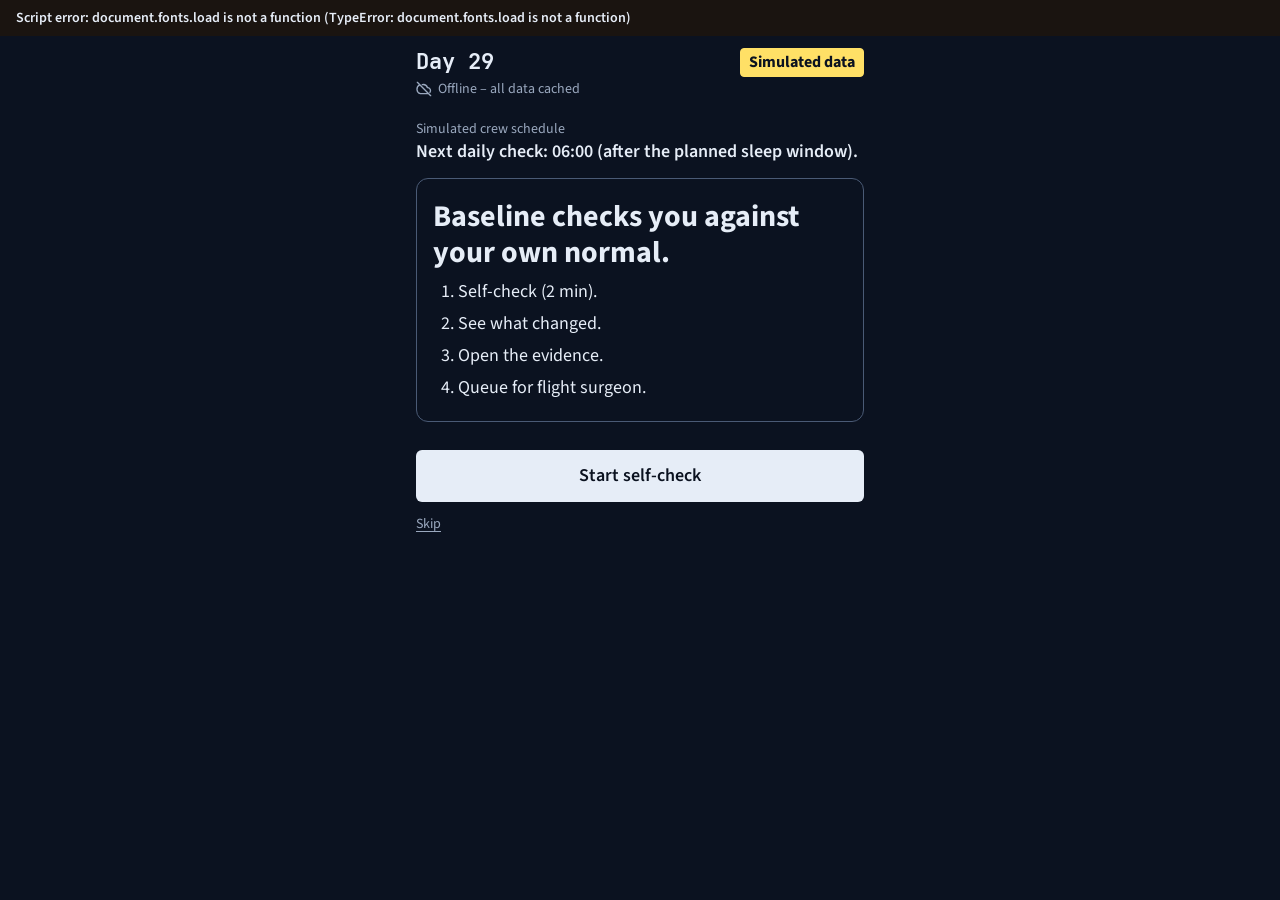
==== commit b4b29ce4: "Queue says on-device; crew rows count flags as the phone does; DESIGN.md screenshot line (audit 11 N" ====
--- a/web/index.html
+++ b/web/index.html
@@ -609,7 +609,7 @@
 <section id="queue" aria-labelledby="queue-title" hidden>
   <button class="text-button back" type="button" data-go="evidence">Back to the evidence</button>
   <h1 id="queue-title" tabindex="-1">Needs flight surgeon attention</h1>
-  <p class="sent">Sent to the queue. A reply can come up to 40 minutes later: up to 20 minutes each way at Mars distance.</p>
+  <p class="sent">Added to the on-device queue. A reply can come up to 40 minutes later: up to 20 minutes each way at Mars distance.</p>
   <p class="cite">Source: <a href="https://www.nasa.gov/hrp/hazard-distance-from-earth/" target="_blank" rel="noopener noreferrer">NASA Human Research Program, Hazard: Distance From Earth</a></p>
   <h2>Summary in the queue</h2>
   <div id="message" class="message"></div>
@@ -660,6 +660,6 @@
 <script src="spe.js?v=8dc481d0f5"></script>
 <script src="reaction.js?v=0c373ca889"></script>
 <script src="store.js?v=cb99d76b39"></script>
-<script src="app.js?v=b91d9713e2"></script>
+<script src="app.js?v=6b73518f82"></script>
 </body>
 </html>
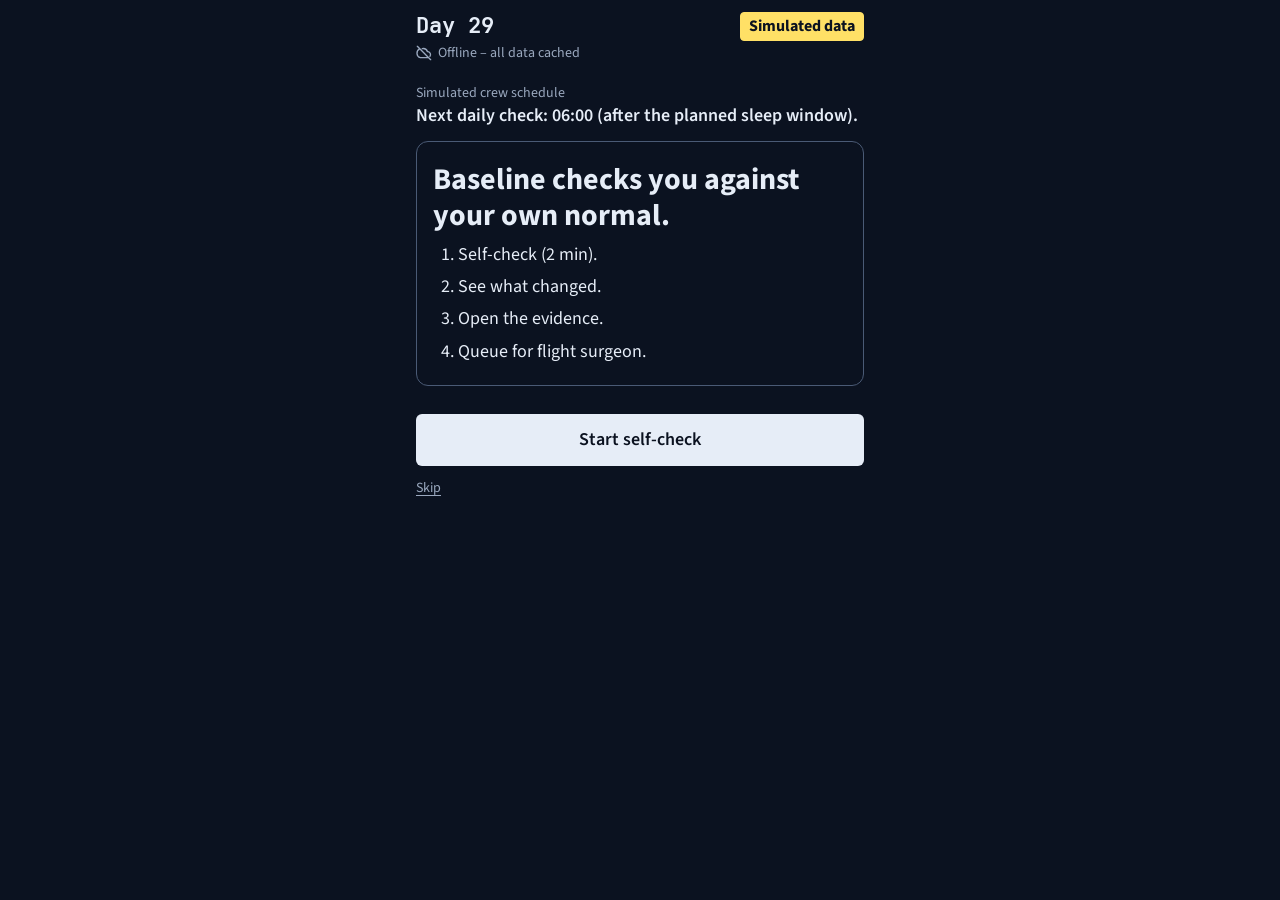
==== commit 4afd9d7c: "Final screen fixes: crew badge on one line; inline values in Source Sans 3 with tabular figures" ====
--- a/web/index.html
+++ b/web/index.html
@@ -64,7 +64,8 @@
   border: 1.5px solid var(--ink); border-radius: 6px; background: none; color: var(--ink);
   font-weight: 600; cursor: pointer;
 }
-.n { font-family: var(--mono); white-space: nowrap; } /* a number and its unit inside a sentence (app.js monoNums) */
+.n { font-variant-numeric: tabular-nums; white-space: nowrap; } /* a number and its unit inside a sentence (app.js monoNums): the sentence's own font, tabular figures */
+#b1-reading .n, #b1-level .n { font-family: var(--mono); } /* the solar alert readouts stand alone: number font */
 .text-button.back { display: flex; align-items: center; gap: 12px; color: var(--ink); font-size: 18px; }
 .back::before { content: ""; width: 9px; height: 9px; margin-left: 4px; border-left: 2px solid currentColor; border-bottom: 2px solid currentColor; transform: rotate(45deg); }
 .text-button {
@@ -281,7 +282,7 @@
 .crew-row.watch { border-left-style: dotted; }
 .crew-row strong { display: block; font-size: 22px; }
 .crew-row .secondary { width: auto; margin: 0; min-height: 44px; padding: 8px 20px; }
-.crew-count { display: inline-block; margin-top: 4px; padding: 0 12px; border: 1.5px solid var(--strong); border-radius: 999px; font-family: var(--mono); font-size: 16px; }
+.crew-count { display: inline-block; margin-top: 4px; padding: 0 12px; border: 1.5px solid var(--strong); border-radius: 999px; font-family: var(--mono); font-size: 16px; white-space: nowrap; flex-shrink: 0; }
 .flagged .crew-count { border-color: var(--flag); color: var(--flag); }
 .crew-flag > span { display: block; }
 .crew-rail { padding: 16px 20px; border: 1px solid var(--card-border); border-radius: 12px; background: var(--card); }
@@ -289,7 +290,7 @@
 .crew-rail .message { margin: 12px 0; }
 .crew-rail .message p:first-child { font-weight: 700; }
 .crew-rail .message p:last-child { margin-bottom: 0; }
-@media (min-width: 700px) { .crew-row { grid-template-columns: 200px minmax(0, 1fr) auto; align-items: center; } }
+@media (min-width: 700px) { .crew-row { grid-template-columns: minmax(200px, max-content) minmax(0, 1fr) auto; align-items: center; } } /* the name column grows to fit its badge */
 @media (min-width: 900px) { .crew-grid { grid-template-columns: minmax(0, 1fr) 440px; align-items: start; } }
 </style>
 </head>
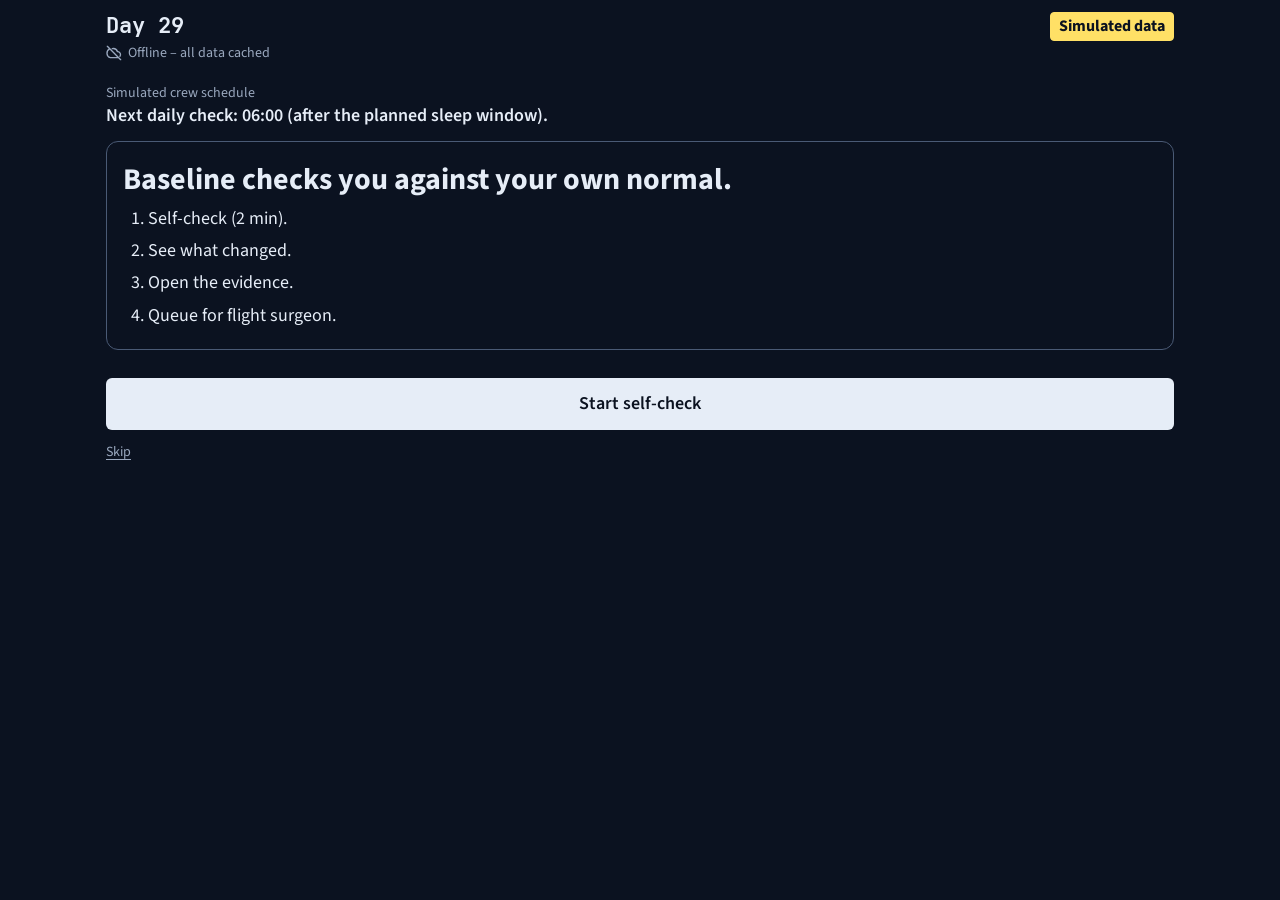
==== commit 67bed054: "Responsive layout: tablet and laptop fill the screen; phone unchanged" ====
--- a/web/index.html
+++ b/web/index.html
@@ -273,6 +273,23 @@
 
 /* Flight surgeon view (PLAN item 6, design L1): the one screen that uses a laptop's width; one column on a phone. */
 .wide .top, .wide main { max-width: 1360px; }
+/* Tablet and laptop (Hrishin, 13 Nov 2026): the same screens fill the width. Nothing here applies under 700 px,
+   so the phone layout is unchanged. The wrappers (.check-cols, .charts, .ev-cols) are plain blocks on a phone. */
+@media (min-width: 700px) {
+  .top, main { max-width: 900px; }
+  .bar-inner { max-width: 868px; }
+  .check-cols { display: grid; grid-template-columns: minmax(0, 1fr) minmax(0, 1fr); gap: 0 32px; align-items: start; }
+  .charts { display: grid; grid-template-columns: repeat(2, minmax(0, 1fr)); gap: 20px 24px; margin-top: 20px; }
+  .charts .channel { margin-top: 0; }
+  .charts .channel.bottom { grid-column: 1 / -1; } /* reaction time, alone on the last row: full row */
+}
+@media (min-width: 1100px) {
+  .top, main { max-width: 1100px; }
+  .bar-inner { max-width: 1068px; }
+  .charts { grid-template-columns: repeat(3, minmax(0, 1fr)); }
+  .ev-cols { display: grid; grid-template-columns: minmax(0, 1fr) minmax(0, 1fr); gap: 0 40px; align-items: start; }
+  .ev-b > h2:first-child { margin-top: 0; } /* both columns start on the same line */
+}
 #crew h1 { font-size: 36px; }
 .crew-grid { display: grid; gap: 24px; margin-top: 20px; }
 .crew-rows { list-style: none; padding: 0; margin: 0; }
@@ -332,6 +349,8 @@
   <h1 id="today-title" tabindex="-1">Morning check</h1>
   <p>Three short parts. Each answer is compared only with your own past days, not with anyone else's.</p>
 
+  <div class="check-cols">
+  <div class="check-rt">
   <h2>Reaction time</h2>
   <p class="meta how">How to measure: tap the field to start, then tap as soon as the dark circle appears, 1 to 3 seconds later. Five rounds; a tap before the circle or within 0.1 seconds of it repeats the round. The middle time of the five counts.</p>
   <button id="rt-field" class="rt" type="button" aria-describedby="rt-status">
@@ -342,6 +361,8 @@
   <button id="rt-recorded" class="secondary" type="button" disabled>Use recorded day-29 self-check (simulated)</button>
   <p id="rt-status" class="meta num" aria-live="polite">Round 1 of 5</p>
   <button id="rt-again" class="text-button" type="button" hidden>Run the test again</button>
+  </div>
+  <div class="check-rest">
 
   <h2>Sleep and mood</h2>
   <label class="q" for="sleep">How long did you sleep last night?</label>
@@ -390,6 +411,8 @@
       <input type="radio" id="vision-blurred" name="vision" value="blurred"><label for="vision-blurred">Blurred</label>
     </div>
   </fieldset>
+  </div>
+  </div>
 
   <p id="missing" class="missing" role="alert"></p>
   <button id="save" class="primary" type="button" disabled>Save and compare</button>
@@ -407,6 +430,7 @@
     <button type="button" data-range="7" aria-pressed="false">7 days</button>
     <button type="button" data-range="0" aria-pressed="true">30 days</button>
   </div>
+  <div class="charts">
   <div class="channel" data-signal="heart_rate_bpm">
     <div class="channel-head"><span>Heart rate</span><span class="val"></span></div>
     <div class="plot"><canvas role="img"></canvas></div>
@@ -434,6 +458,7 @@
   <div class="channel bottom" data-signal="reaction_ms">
     <div class="channel-head"><span>Reaction time</span><span class="val"></span></div>
     <div class="plot"><canvas role="img"></canvas></div>
+  </div>
   </div>
   <div id="radiation" class="radiation">
     <h2>Real data: NASA MSL RAD and NOAA GOES</h2>
@@ -564,6 +589,8 @@
   <p id="ev-who" class="days-line" hidden></p>
   <p id="ev-replay" class="days-line" hidden></p>
   <h1 id="ev-title" tabindex="-1"></h1>
+  <div class="ev-cols">
+  <div class="ev-a">
   <p id="ev-plain"></p>
   <p id="ev-note" hidden></p>
   <h2>The numbers</h2>
@@ -571,6 +598,8 @@
   <p id="ev-rounding" class="meta">Numbers are shown to one decimal; z uses the unrounded values.</p>
   <div id="ev-extra" hidden></div>
   <button id="ev-maths" class="text-button maths-link" type="button">Show the maths</button>
+  </div>
+  <div class="ev-b">
   <h2>Why it matters</h2>
   <p id="ev-words"></p>
   <p id="ev-study" class="cite"></p>
@@ -583,6 +612,8 @@
     <button id="ev-mark" class="secondary" type="button">Mark step done</button>
     <p id="ev-mark-line" aria-live="polite" hidden></p>
     <p id="ev-mark-note" class="meta" hidden>Not saved: this browser blocks storage, so this mark is kept for this visit only.</p>
+  </div>
+  </div>
   </div>
   <p id="ev-source" class="meta"></p>
   <p id="ev-rule" class="meta"></p>
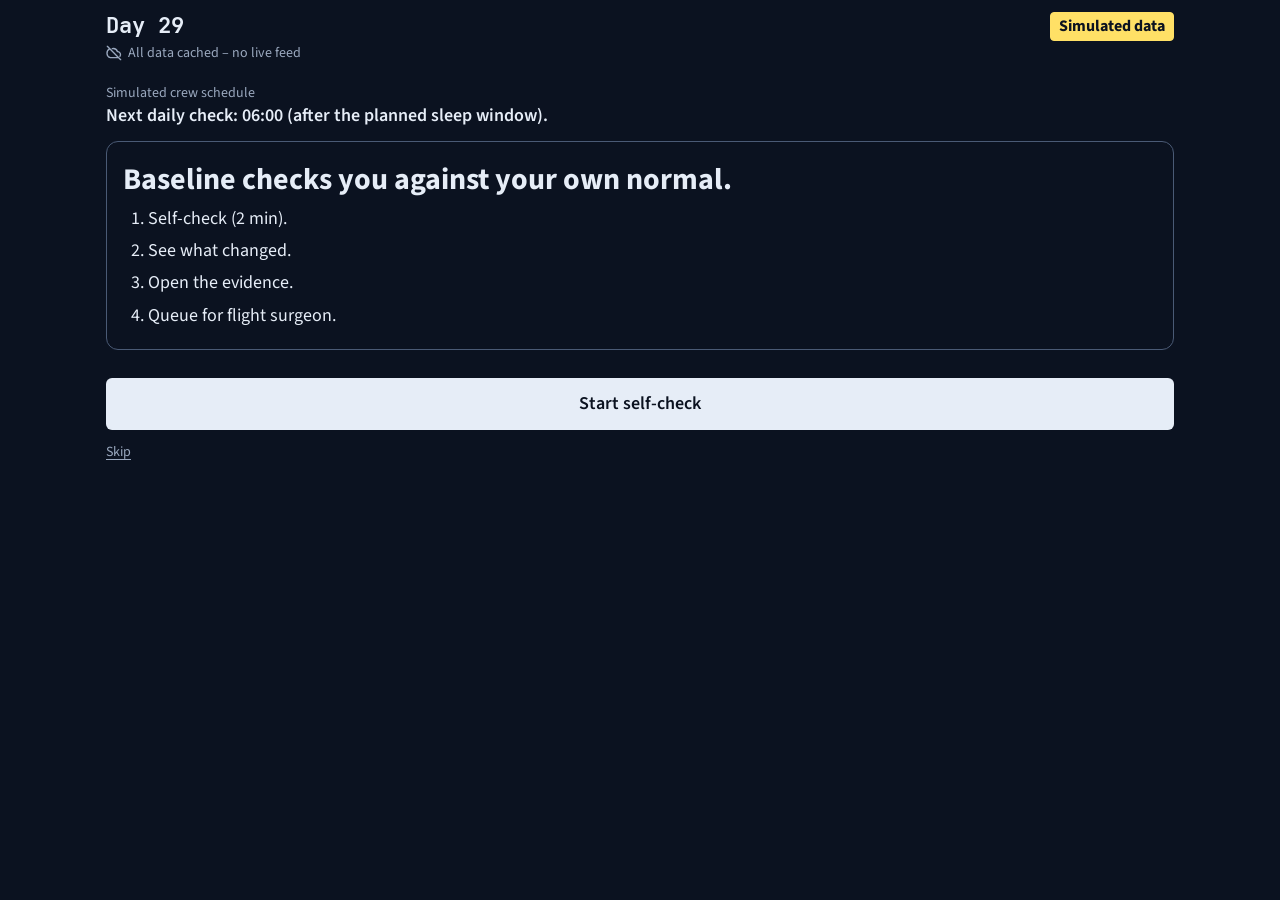
==== commit ab14ab5b: "Header: All data cached – no live feed" ====
--- a/web/index.html
+++ b/web/index.html
@@ -34,13 +34,13 @@
 
 .top {
   position: sticky; top: 0; z-index: 1;
-  display: flex; justify-content: space-between; align-items: flex-start;
+  display: flex; flex-wrap: wrap; gap: 4px 8px; justify-content: space-between; align-items: flex-start; /* a badge or chip too wide to sit beside the line drops under it */
   max-width: 480px; margin: 0 auto; padding: 12px 16px 8px;
   background: var(--scrub); color: var(--quiet); font-size: 14px;
 }
 .top-left { display: flex; flex-direction: column; gap: 2px; }
 #day-label { font-family: var(--mono); color: var(--ink); font-size: 22px; line-height: 1.3; font-weight: 600; }
-.offline { display: flex; align-items: center; gap: 6px; }
+.offline { display: flex; align-items: center; gap: 6px; white-space: nowrap; }
 .offline svg { width: 16px; height: 16px; flex: none; }
 .top-right { display: flex; align-items: center; gap: 8px; }
 /* Big enough to read in a screen recording. */
@@ -83,7 +83,7 @@
 .rt:has(.rt-dot:not([hidden])) { background: var(--rt-go); }
 .rt-dot { width: 64px; height: 64px; border-radius: 50%; background: var(--rt-dot); }
 #rt-status, .step-field { font-family: var(--mono); }
-#rt-status { font-size: 16px; color: var(--ink); }
+#rt-status { margin-top: 12px; font-size: 16px; color: var(--ink); }
 .step-field { font-size: 24px; }
 #sleep { border-color: transparent; } /* the stepper buttons are the frame (design) */
 .rt-big { font-family: var(--mono); font-size: 36px; line-height: 1.1; font-weight: 600; font-variant-numeric: tabular-nums; }
@@ -172,6 +172,8 @@
 .flag-name { font-size: 20px; font-weight: 700; }
 .flag-line { font-variant-numeric: tabular-nums; }
 .flag-status { color: var(--quiet); font-size: 16px; }
+.flag-trend { margin-top: 10px; padding-top: 10px; border-top: 1px solid var(--rule); color: var(--quiet); font-size: 16px; font-variant-numeric: tabular-nums; }
+.flag-trend-note { margin-top: 4px; color: var(--quiet); font-size: 14px; }
 .follow strong { display: block; font-size: 20px; }
 .follow li { position: relative; padding: 14px 16px 14px 56px; border: 1px solid var(--card-border); border-left: 4px solid var(--strong); border-radius: 8px; background: var(--card); }
 .follow li.outside { border-left-color: var(--flag); }
@@ -201,9 +203,8 @@
 .sources ul { list-style: none; padding: 0; margin: 0; font-size: 16px; }
 .sources li { padding: 10px 0; border-top: 1px solid var(--rule); overflow-wrap: anywhere; }
 .sources .not-covered { margin: 0; padding: 12px 0 0; border-top: 1px solid var(--rule); font-size: 16px; font-weight: 600; }
-/* Trend card under its flag (design P2b): framed, no left stripe, so it reads as part of the flag above. */
+/* Framed card for the mission-phase risks. The flag list no longer uses it: a projection is a quieter line inside its flag. */
 .trend-card { padding: 12px 16px; border: 1px solid var(--card-border); border-radius: 8px; background: var(--card); }
-.flag-list .trend-card { margin-top: 8px; }
 .trend-card p { margin: 0; font-variant-numeric: tabular-nums; }
 .trend-card .meta { margin-top: 6px; }
 /* Solar storm alert (design B1): real NOAA data, so the chip replaces the "Simulated data" badge. */
@@ -240,7 +241,6 @@
 .readout .usual-note { grid-column: 1 / -1; border-top: 0; color: var(--quiet); font-size: 14px; font-weight: 400; }
 .cite { overflow-wrap: anywhere; }
 #ev-words strong { font-weight: 700; }
-#ev-rule { margin-top: 24px; overflow-wrap: anywhere; }
 .step-card { margin-top: 28px; padding: 20px 16px; border: 1px solid var(--card-border); border-radius: 12px; background: var(--card); }
 .step-card h2 { margin-top: 0; }
 #ev-step { font-size: 22px; line-height: 1.35; font-weight: 700; }
@@ -266,6 +266,7 @@
 .bar .secondary { flex: 0 0 auto; width: auto; }
 .bar .primary { flex: 1 1 auto; width: auto; }
 #restart { margin-top: 28px; }
+#to-flags-top { margin-top: 12px; }
 
 .sent { font-weight: 600; }
 .message { margin-top: 8px; padding-left: 14px; border-left: 2px solid var(--strong); }
@@ -279,6 +280,7 @@
   .top, main { max-width: 900px; }
   .bar-inner { max-width: 868px; }
   .check-cols { display: grid; grid-template-columns: minmax(0, 1fr) minmax(0, 1fr); gap: 0 32px; align-items: start; }
+  .check-vision { grid-column: 2; } /* tablet: still under sleep and mood */
   .charts { display: grid; grid-template-columns: repeat(2, minmax(0, 1fr)); gap: 20px 24px; margin-top: 20px; }
   .charts .channel { margin-top: 0; }
   .charts .channel.bottom { grid-column: 1 / -1; } /* reaction time, alone on the last row: full row */
@@ -287,6 +289,8 @@
   .top, main { max-width: 1100px; }
   .bar-inner { max-width: 1068px; }
   .charts { grid-template-columns: repeat(3, minmax(0, 1fr)); }
+  .check-rest { grid-column: 2; grid-row: 1 / span 2; }
+  .check-vision { grid-column: 1; grid-row: 2; } /* laptop: near vision under the reaction test, so both columns end near the same height */
   .ev-cols { display: grid; grid-template-columns: minmax(0, 1fr) minmax(0, 1fr); gap: 0 40px; align-items: start; }
   .ev-b > h2:first-child { margin-top: 0; } /* both columns start on the same line */
 }
@@ -316,7 +320,7 @@
 <header class="top">
   <span class="top-left">
     <span id="day-label">Day 29</span>
-    <span class="offline"><svg viewBox="0 0 24 24" fill="none" stroke="currentColor" stroke-width="2" stroke-linecap="round" stroke-linejoin="round" aria-hidden="true"><path d="M2 2l20 20M5.8 5.8A7 7 0 0 0 6.5 19h11m3.4-1.9A4.5 4.5 0 0 0 18 10h-.7A7 7 0 0 0 9.4 5.4"/></svg>Offline – all data cached</span>
+    <span class="offline"><svg viewBox="0 0 24 24" fill="none" stroke="currentColor" stroke-width="2" stroke-linecap="round" stroke-linejoin="round" aria-hidden="true"><path d="M2 2l20 20M5.8 5.8A7 7 0 0 0 6.5 19h11m3.4-1.9A4.5 4.5 0 0 0 18 10h-.7A7 7 0 0 0 9.4 5.4"/></svg>All data cached – no live feed</span>
   </span>
   <span class="top-right">
     <span class="sim">Simulated data</span>
@@ -401,6 +405,8 @@
     <div class="ends" id="mood-ends"><span>Very low</span><span>Very good</span></div>
   </fieldset>
 
+  </div>
+  <div class="check-vision">
   <h2>Near vision</h2>
   <p class="meta how">How to measure: hold the phone where you normally read, read the line below, then tap Clear or Blurred.</p>
   <p class="eye-line">The galley water heater is back online after the filter swap on Thursday.</p>
@@ -426,6 +432,7 @@
     <li><span><span class="key dot"></span>Flagged</span><span><span class="key ring"></span>Watching</span></li>
   </ul>
   <p id="console-summary" class="summary-line"></p>
+  <button id="to-flags-top" class="primary" type="button" data-go="flags">See what changed</button>
   <div class="range" role="group" aria-label="Days shown">
     <button type="button" data-range="7" aria-pressed="false">7 days</button>
     <button type="button" data-range="0" aria-pressed="true">30 days</button>
@@ -595,7 +602,7 @@
   <p id="ev-note" hidden></p>
   <h2>The numbers</h2>
   <dl id="ev-numbers" class="readout"></dl>
-  <p id="ev-rounding" class="meta">Numbers are shown to one decimal; z uses the unrounded values.</p>
+  <p id="ev-rounding" class="meta">Numbers are shown to one decimal.</p>
   <div id="ev-extra" hidden></div>
   <button id="ev-maths" class="text-button maths-link" type="button">Show the maths</button>
   </div>
@@ -616,7 +623,6 @@
   </div>
   </div>
   <p id="ev-source" class="meta"></p>
-  <p id="ev-rule" class="meta"></p>
   <div class="bar">
     <div class="bar-inner">
       <button id="ev-back" class="secondary" type="button" data-go="flags">Back to list</button>
@@ -687,11 +693,11 @@
 <script src="trend.js?v=076b8d7565"></script>
 <script src="skylab4.js?v=68142f1765"></script>
 <script src="projection.js?v=1eb08e8dd9"></script>
-<script src="maths.js?v=a15139ff07"></script>
-<script src="mars.js?v=d3caeb403e"></script>
+<script src="maths.js?v=055119f2d0"></script>
+<script src="mars.js?v=0a75517682"></script>
 <script src="spe.js?v=8dc481d0f5"></script>
 <script src="reaction.js?v=0c373ca889"></script>
 <script src="store.js?v=cb99d76b39"></script>
-<script src="app.js?v=6b73518f82"></script>
+<script src="app.js?v=f63737eba9"></script>
 </body>
 </html>
